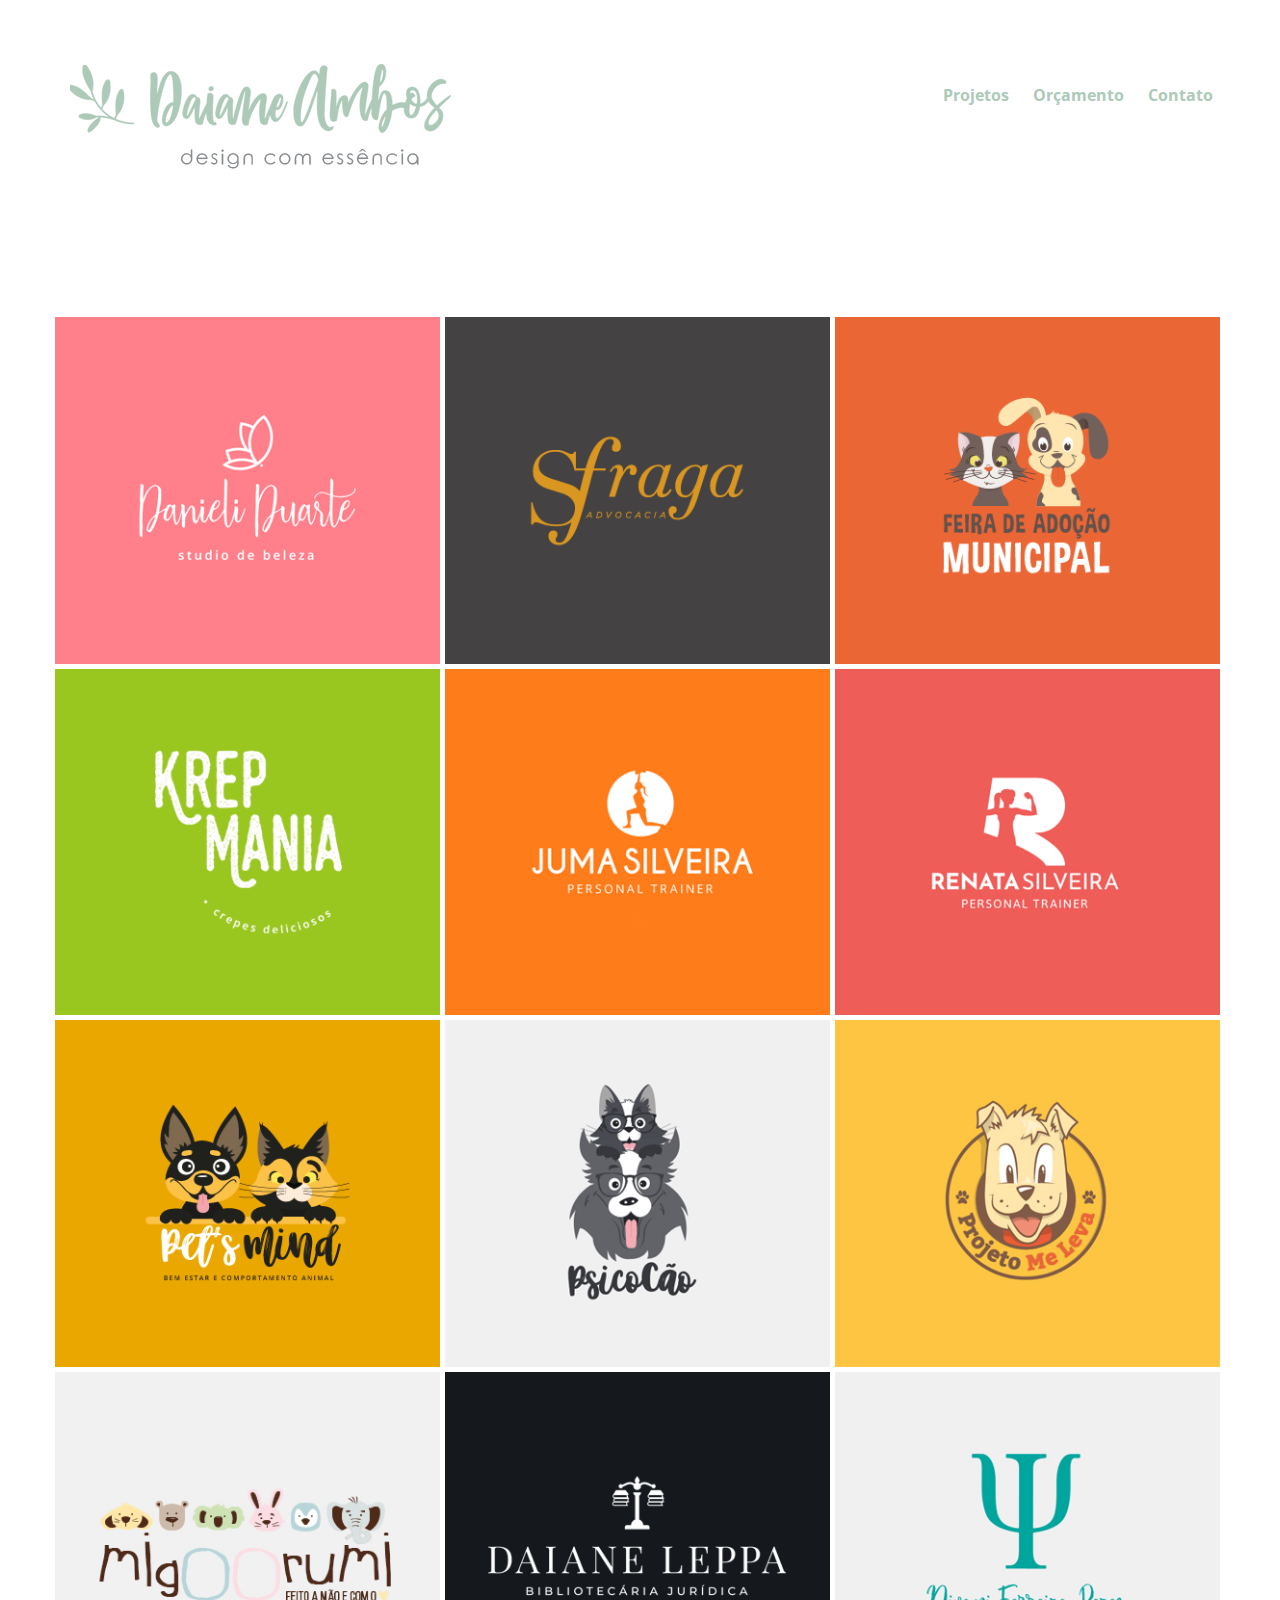
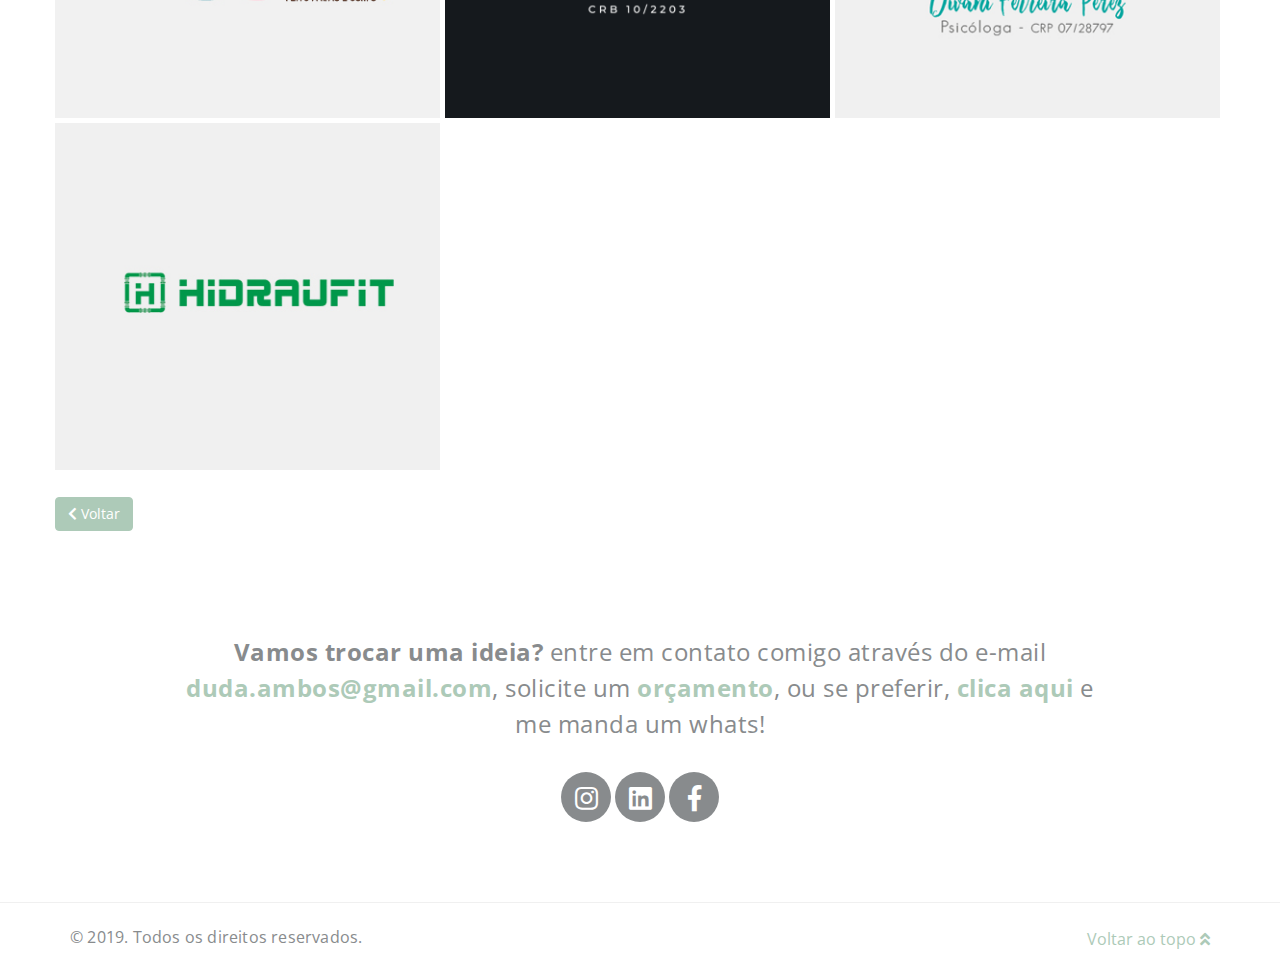
==== projetos.html @ 4177a45f "Add files via upload" ====
<!DOCTYPE html>
	<html lang="pt-br">
	<head>

		<title>Daiane Ambos - Design com essência</title>

		<meta charset="UTF-8">
		<meta http-equiv="X-UA-Compatible" content="IE=Edge">
		<meta name="viewport" content="width=device-width, initial-scale=1, maximum-scale=1">
		<meta name="author" content="Daiane Ambos">
		<meta name="description" content="Designer Gráfico e Web Designer. Desenvolvimento de sites, landing pages, identidade visual, logotipo, cartão de visita e personalização de redes sociais.">
		<meta name="keywords" content="Daiane Ambos, Designer Gráfico, Designer, Webdesigner, Web Designer, Logotipo, Cartão de Visita, Criação de Site, Designer Porto Alegre, Designer RS, Freelancer, Identidade Visual, Redes Sociais, landing page, sites resposivos">
		
		<!-- Open Graph -->
		<meta property="og:locale" content="pt_BR">
		<meta property="og:url" content="http://daianeambos.com.br">
		<meta property="og:type" content="webiste">
		<meta property="og:title" content="Daiane Ambos - Design com essência">
		<meta property="og:description" content="Designer Gráfico e Web Designer. Desenvolvimento de sites, landing pages, identidade visual, logotipo, cartão de visita e personalização de redes sociais">
		<meta property="og:image" content="http://daianeambos.github.io/assets/images/daiane-ambos.png">

		<!-- Stylesheet-->
		<link href="https://fonts.googleapis.com/css?family=Open+Sans" rel="stylesheet">
		<link rel="stylesheet" href="assets/css/bootstrap.min.css">
		<link rel="stylesheet" href="assets/css/fontawesome.css">
		<link rel="stylesheet" href="assets/css/style.css">
		<link rel="icon" href="favicon.png">

		<!-- Global site tag (gtag.js) - Google Analytics -->
		<script async src="https://www.googletagmanager.com/gtag/js?id=UA-138543879-1"></script>
		<script>
			window.dataLayer = window.dataLayer || [];
			function gtag(){dataLayer.push(arguments);}
			gtag('js', new Date());

			gtag('config', 'UA-138543879-1');
		</script>

	</head>
	<body>
		
		<!-- Toggle -->

		<div class="nav-toggle">
			<nav class="toggle">
				<ul>
					<li><a class="page-scroll" href="#projetos" title="Projetos">Projetos</a></li>
					<li><a href="https://forms.gle/7wqWENDt78UWeRDg9" title="Orçamento" target="_blank">Orçamento</a></li>
					<li><a class="page-scroll" href="#contato" title="Contato">Contato</a></li>
				</ul>
			</nav>
			<div class="toggle-open">
				<div class="icon"></div>
			</div>
		</div>


		<div class="wrapper" id="topo"> 

			<!-- Navigation -->

			<div id="header" class="navbar navbar-default navbar-static-top" role="navigation">
				<div class="container">				
					<div class="navbar-header">
						<button class="navbar-toggle" data-toggle="collapse" data-target=".navbar-collapse">
							<span class="icon icon-bar"></span>
							<span class="icon icon-bar"></span>
							<span class="icon icon-bar"></span>
						</button>
						<a href="index.html" class="navbar-brand"><img src="assets/images/logo.png" alt="Daiane Ambos | Design com essência" title="Daiane Ambos | Design com essência"></a>
					</div>		
					<div class="collapse navbar-collapse">
						<ul class="nav navbar-nav navbar-right">
							<li><a class="page-scroll" href="#projetos" title="Projetos">Projetos</a></li>
							<li><a href="https://forms.gle/7wqWENDt78UWeRDg9" title="Orçamento" target="_blank">Orçamento</a></li>
							<li><a class="page-scroll" href="#contato" title="Contato">Contato</a></li>						
						</ul>
					</div>				
				</div>
			</div>

			<!-- Home -->

			<section id="home">
				<div class="container">
					<div class="row">
						<div class="col-md-12 col-sm-12">                         
							<a href="index.html" title="Daiane Ambos - Design com essência" class="logo-mobile" title="Daiane Ambos - Design com essência"><img src="assets/images/logo-mobile.png" alt="Daiane Ambos - Design com essência"></a>
						</div>
					</div>
				</div>
			</section>   

			<!-- Projetos -->

			<section id="projetos">
				<div class="container">
					<div class="row">
						<div class="col-md-4 col-sm-4">
							<a href="projetos/danieli-duarte.html">
								<div class="projetos-thumb">
									<img src="assets/images/projetos/danieli-duarte.png" class="thumb-home img-responsive" alt="Danieli Duarte Studio de Beleza">
									<div class="projetos-overlay">
										<div class="projetos-item">
											<h3>Danieli Duarte Studio de Beleza</h3>
											<small>Design Gráfico</small>
										</div>
									</div>
								</div>
							</a>
						</div>
						<div class="col-md-4 col-sm-4">
							<a href="projetos/sfraga.html">
								<div class="projetos-thumb">
									<img src="assets/images/projetos/sfraga.png" class="thumb-home img-responsive" alt="SFraga Advocacia">
									<div class="projetos-overlay">
										<div class="projetos-item">
											<h3>SFraga Advocacia</h3>
											<small>Web Design</small>
										</div>
									</div>
								</div>
							</a>
						</div>	
						<div class="col-md-4 col-sm-4">
							<a href="projetos/feira-adocao-municipal.html">
								<div class="projetos-thumb">
									<img src="assets/images/projetos/feira-adocao.png" class="thumb-home img-responsive" alt="Feira de Adoção Municipal">
									<div class="projetos-overlay">
										<div class="projetos-item">
											<h3>Feira de Adoção Municipal</h3>
											<small>Design Gráfico</small>
										</div>
									</div>
								</div>
							</a>
						</div>		
					</div>					
					<div class="row">	
						<div class="col-md-4 col-sm-4">
							<a href="projetos/krep-mania.html">
								<div class="projetos-thumb">
									<img src="assets/images/projetos/krepmania.png" class="thumb-home img-responsive" alt="Krep Mania">
									<div class="projetos-overlay">
										<div class="projetos-item">
											<h3>Krep Mania</h3>
											<small>Identidade Visual, Design Gráfico</small>
										</div>
									</div>
								</div>
							</a>
						</div> 
						<div class="col-md-4 col-sm-4">
							<a href="projetos/juma-personal-trainer.html">
								<div class="projetos-thumb">
									<img src="assets/images/projetos/juma.png" class="thumb-home img-responsive" alt="Juma Silveira Personal Trainer">
									<div class="projetos-overlay">
										<div class="projetos-item">
											<h3>Juma Silveira Personal Trainer</h3>
											<small>Design Gráfico</small>
										</div>
									</div>
								</div>
							</a>
						</div>
						<div class="col-md-4 col-sm-4">
							<a href="projetos/renata-personal-trainer.html">
								<div class="projetos-thumb">
									<img src="assets/images/projetos/renata.png" class="thumb-home img-responsive" alt="Renata Silveira Personal Trainer">
									<div class="projetos-overlay">
										<div class="projetos-item">
											<h3>Renata Silveira Personal Trainer</h3>
											<small>Design Gráfico</small>
										</div>
									</div>
								</div>
							</a>
						</div> 		
					</div>																
					<div class="row">
						<div class="col-md-4 col-sm-4">
							<a href="projetos/petsmind.html">
								<div class="projetos-thumb">
									<img src="assets/images/projetos/petsmind.png" class="thumb-home img-responsive" alt="Pet's Mind">
									<div class="projetos-overlay">
										<div class="projetos-item">
											<h3>Pet's Mind</h3>
											<small>Design Gráfico</small>
										</div>
									</div>
								</div>
							</a>
						</div> 		
						<div class="col-md-4 col-sm-4">
							<a href="projetos/psicocao.html">
								<div class="projetos-thumb">
									<img src="assets/images/projetos/psicocao.png" class="thumb-home img-responsive" alt="Psicocão">
									<div class="projetos-overlay">
										<div class="projetos-item">
											<h3>Psicocão</h3>
											<small>Design Gráfico</small>
										</div>
									</div>
								</div>
							</a>
						</div> 	
						<div class="col-md-4 col-sm-4">
							<a href="projetos/projetomeleva.html">
								<div class="projetos-thumb">
									<img src="assets/images/projetos/projetomeleva.png" class="thumb-home img-responsive" alt="Pet's Mind">
									<div class="projetos-overlay">
										<div class="projetos-item">
											<h3>Projeto Me Leva? Adote um Amigo</h3>
											<small>Web Desgin</small>
										</div>
									</div>
								</div>
							</a>
						</div>												
					</div>										
					<div class="row">
						<div class="col-md-4 col-sm-4">
							<a href="projetos/migoorumi.html">
								<div class="projetos-thumb">
									<img src="assets/images/projetos/migoorumi.png" class="thumb-home img-responsive" alt="Migoorumi">
									<div class="projetos-overlay">
										<div class="projetos-item">
											<h3>Migoorumi</h3>
											<small>Design Gráfico</small>
										</div>
									</div>
								</div>
							</a>
						</div>
						<div class="col-md-4 col-sm-4">
							<a href="projetos/daiane-leppa.html">
								<div class="projetos-thumb">
									<img src="assets/images/projetos/daiane-leppa.png" class="thumb-home img-responsive" alt="Bibliotecária Jurídica Daiane Leppa">
									<div class="projetos-overlay">
										<div class="projetos-item">
											<h3>Bibliotecária Jurídica Daiane Leppa</h3>
											<small>Design Gráfico</small>
										</div>
									</div>
								</div>
							</a>
						</div>
						<div class="col-md-4 col-sm-4">
							<a href="pr	ojetos/divani-perez.html">
								<div class="projetos-thumb">
									<img src="assets/images/projetos/divani.png" class="thumb-home img-responsive" alt="Psicóloga Divani Perez">
									<div class="projetos-overlay">
										<div class="projetos-item">
											<h3>Psicóloga Divani Perez</h3>
											<small>Design Gráfico</small>
										</div>
									</div>
								</div>
							</a>
						</div>												
					</div>
					<div class="row">
						<div class="col-md-4 col-sm-4">
							<a href="projetos/hidraufit.html">
								<div class="projetos-thumb">
									<img src="assets/images/projetos/hidraufit.png" class="thumb-home img-responsive" alt="Hidraufit">
									<div class="projetos-overlay">
										<div class="projetos-item">
											<h3>Hidraufit</h3>
											<small>Design Gráfico | Web Design</small>
										</div>
									</div>
								</div>
							</a>
						</div>	
					</div>
					<br>                         
					<div class="row">
						<div class="col-md-12 col-sm-12">
							<a href="index.html" class="btn btn-primary"><i class="fas fa-chevron-left"></i> Voltar</a>
						</div>
					</div>  					
					<br>
				</div>
			</section>
		</section>

		<section id="contato">
			<div class="container text-center">
				<div class="row">
					<div class="col-md-offset-1 col-md-10 col-sm-12">
						<h3><strong>Vamos trocar uma ideia?</strong> entre em contato comigo através do e-mail <strong><a href="mailto:duda.ambos@gmail.com?Subject=Olá%20:)" title="duda.ambos@gmail.com" class="contato-mail spotlight">duda.ambos@gmail.com</a></strong>, solicite um <strong><a href="https://forms.gle/7wqWENDt78UWeRDg9" title="orçamento" target="_blank">orçamento</a></strong>, ou se preferir, <strong><a href="https://api.whatsapp.com/send?1=pt_BR&phone=5551981745331&text=Olá!%20Podemos%20conversar?" title="clica aqui e me manda um whats" class="spotlight">clica aqui</a></strong> e me manda um whats!</h3>
					</div>
					<div class="col-md-12 text-center">
						<ul class="social-buttons">
							<li>
								<a href="https://www.instagram.com/daianeambos/" title="Instagram" target="_blank">
									<i class="btn-social fab fa-instagram"></i>
								</a>
							</li>
							<li>
								<a href="https://br.linkedin.com/in/daiane-ambos" title="Linkedin" target="_blank">
									<i class="btn-social fab fa-linkedin"></i>
								</a>
							</li>
							<li>
								<a href="https://www.facebook.com/daianeambos" title="Facebook" target="_blank">
									<i class="btn-social fab fa-facebook-f"></i>
								</a>
							</li>
						</ul>
					</div>
				</div>
			</div>
		</section>

		<!-- Footer -->

		<footer>
			<div class="container">
				<div class="row">
					<div class="col-md-6 col-sm-6">
						<div class="footer-copyright">
							<p>© 2019. Todos os direitos reservados.</p>
						</div>                         
					</div>
					<div class="col-md-6 col-sm-6">
						<div class="footer-to-top">
							<a href="#topo" id="page-scroll-default" class="page-scroll page-scroll-status">Voltar ao topo <i class="fa fa-angle-double-up"></i></a>
						</div>
					</div>
				</div>
			</div>
		</footer>
	</div>

	<!-- Scripts -->

	<script src="assets/js/jquery.js"></script>
	<script src="assets/js/bootstrap.min.js"></script>
	<script src="assets/js/scripts.js"></script>	

</body>
</html>
---- assets/css/style.css ----
body {
	background: #ffffff;
	color: #888b8d;
	font-size: 16px;
	font-family: "Open Sans", sans-serif;
	font-style: normal;
	font-weight: normal;
	overflow-x: hidden;
}

/* heart beating icon */

@-webkit-keyframes smallToBig {
	from {-webkit-transform: scale(1);}
	to {-webkit-transform: scale(1.1);}
}
@-moz-keyframes smallToBig {
	from {-moz-transform: scale(1);}
	to {-moz-transform: scale(1.1);}
}
.heart {
	transition: all 0.4s linear;
	-webkit-transition: all 0.4s linear;
	-ms-transition: all 0.4s linear;
	-moz-transition: all 0.4s linear;
	animation: smallToBig 300ms alternate infinite ease;
}

/* General */

html{
	-webkit-font-smoothing: antialiased;
}

a {
	color: #ADCAB8;
	-webkit-transition: 0.5s;
	-o-transition: 0.5s;
	transition: 0.5s;
	text-decoration: none !important;
}

a:hover, a:active, a:focus {
	color: #888b8d;
	outline: none;
}

/* Typorgraphy */

h1,h2,h3,h4,h5,h6 {
	font-style: normal;
	font-weight: bold;
	letter-spacing: 0.5px;
}

h1 {
	color: #888b8d;
	font-size: 42px;
	padding-bottom: 30px;
	margin-bottom: 0px;
	margin-top: 0;
}

h2 {
	color: #888b8d;
	font-size: 30px;
	line-height: 46px;
	margin-top: 0;
}

h3, .subtitle {
	font-size: 24px;
	font-weight: normal;
	line-height: 1.5em;
}

h4 {
	font-size: 18px;
	font-weight: normal;
	letter-spacing: 2px;
}

p {
	font-size: 16px;
	line-height: 28px;
	letter-spacing: 0.2px;
	margin: 0 0 15px;
}

/*hr {
	border: none;
	width: 60px;	
	margin-top: 0;
	margin-bottom: 60px;
	background: url(../images/divider.png) no-repeat 0 0;
	height: 35px;
	}*/

	hr {

		width: 60px;	
		margin-bottom: 20px;
		border: 0;
		border-top: 1px solid #eee;
	}


	* {
		-webkit-box-sizing: border-box;
		-moz-box-sizing: border-box;
		box-sizing: border-box;
	}

	*:before,
	*:after {
		-webkit-box-sizing: border-box;
		-moz-box-sizing: border-box;
		box-sizing: border-box;
	}

	/* Logo */

	.logo-mobile {
		display: inline-block;
		margin-bottom: 40px;
	}

	/* Trabalhos */
	.work-icon {
		background-color: #ADCAB8;
		border-radius: 50%;
		-webkit-border-radius: 50%;
		-ms-border-radius: 50%;
		color: #888b8d;
		font-size: 30px;
		padding: 25px;
		margin: 20px 0;
	}

	/* Button */

	.btn-primary {
		background-color: #ADCAB8;
		border: 1px solid #ADCAB8;
	}


	.btn-primary.active.focus, 
	.btn-primary.active:focus, 
	.btn-primary.active:hover, 
	.btn-primary:active.focus, 
	.btn-primary:active:focus, 
	.btn-primary:active:hover, 
	.open>.dropdown-toggle.btn-primary.focus, 
	.open>.dropdown-toggle.btn-primary:focus, 
	.open>.dropdown-toggle.btn-primary:hover {
		color: #fff;
		background-color: #ADCAB8;
		border-color: #ADCAB8;
	}
	.btn-primary:hover,
	.btn-primary:active,
	.btn-primary:focus,
	.btn-primary:visited,
	.btn-primary.active,
	.btn-primary.focus,
	.btn-primary.active.focus,
	.btn-primary.active:hover {
		background-color: #ADCAB8;
		border: 1px solid #ADCAB8;
	}

	/* Toggle */

	.nav-open {
		overflow: hidden;
	}

	.wrapper {
		background-color: #fff;
		-webkit-transition-duration: 0.5s;
		transition-duration: 0.5s;
		-webkit-transition-timing-function: swing;
		transition-timing-function: swing;
		width: 100%;
		height: 100%;
		position: relative;
	}

	.wrapper.open {
		-webkit-transform: translateX(-250px) translateY(0);
		-ms-transform: translateX(-250px) translateY(0);
		transform: translateX(-250px) translateY(0);
		-webkit-box-shadow: 0 0 50px rgba(0, 0, 0, 0.2);
		box-shadow: 0 0 50px rgba(0, 0, 0, 0.2);
	}

	.toggle-open {
		background-clip: padding-box;
		-webkit-transition-duration: 0.5s;
		transition-duration: 0.5s;
		-webkit-transition-timing-function: swing;
		transition-timing-function: swing;
		width: 50px;
		height: 50px;
		position: fixed;
		top: 20px;
		right: 20px;
		z-index: 9;
	}

	.toggle-open:hover {
		cursor: pointer;
	}

	.toggle-open .icon {
		background-color: #ADCAB8;
		-webkit-transition-duration: 0.2s;
		transition-duration: 0.2s;
		position: absolute;
		width: 20px;
		height: 3px;
		top: 24px;
		left: 15px;
	}

	.toggle-open .icon:before,
	.toggle-open .icon:after {
		background-color: #ADCAB8;
		-webkit-transition-duration: 0.5s;
		transition-duration: 0.5s;
		position: absolute;
		content: "";
		width: 20px;
		height: 3px;
		left: 0px;
	}

	.toggle-open .icon:before {
		top: -7px;
	}

	.toggle-open .icon:after {
		top: 7px;
	}

	.toggle-open.open {
		-webkit-transform: translateX(-250px) translateY(0);
		-ms-transform: translateX(-250px) translateY(0);
		transform: translateX(-250px) translateY(0);
	}

	.toggle-open.open .icon {
		background-color: transparent;
	}

	.toggle-open.open .icon:before,
	.toggle-open.open .icon:after {
		top: 0;
	}

	.toggle-open.open .icon:before {
		-webkit-transform: rotate(-45deg);
		-ms-transform: rotate(-45deg);
		transform: rotate(-45deg);
	}

	.toggle-open.open .icon:after {
		-webkit-transform: rotate(45deg);
		-ms-transform: rotate(45deg);
		transform: rotate(45deg);
	}

	.toggle {
		background-color: #ADCAB8;
		width: 100%;
		height: 100%;
		position: fixed;
		left: 0;
		top: 0;
	}

	.toggle ul {
		float: right;
		width: 250px;
		margin-top: 50px;
		padding-left: 0;
	}

	.toggle ul li {
		color: #fff;
		-webkit-transition-duration: 0.25s;
		transition-duration: 0.25s;
		display: block;
		padding: 10px 40px;
		text-align: left;
	}

	.toggle ul li:hover {
		color: #fff;
		cursor: pointer;
	}

	.toggle ul li a {
		color: #fff;
		font-size: 16px;
		cursor: pointer;
	}

	.toggle ul:hover li {
		color: rgba(255, 255, 255, 0.5);
	}

	/* Navbar */

	.navbar {
		display: none;
		margin-bottom: 0;
	}

	.navbar-brand {
		margin-top: 10px;
	}

	.navbar-brand img {
		width: 382px;
		height: 131px;
	}


	.navbar-default {
		background: transparent;
		border: none;
		padding: 0;
	}

	.navbar-default .navbar-collapse, 
	.navbar-default .navbar-form {
		border-color: transparent;
	}

	.navbar-default .navbar-brand {
		height: auto;
		padding-top: 40px;
	}

	.navbar-nav {
		margin-top: 70px;
	}

	.navbar-nav .divider {
		width: 1px;
		height: 15px;
		padding: 0;
		margin: 1.1em .5em;
		background: #888b8d;
		float: left;
		overflow: hidden;
	}

	.navbar-default .navbar-nav li a {
		color: #ADCAB8;
		font-size: 16px;
		font-weight: bold;
		padding-right: 12px;
		padding-left: 12px;      
		transition: all 0.4s ease-in-out;
		-webkit-transition: all 0.4s ease-in-out;

	}

	.navbar-default .navbar-nav > li a:hover {
		color: #888b8d !important;
	}

	.navbar-default .navbar-nav > li > a:hover,
	.navbar-default .navbar-nav > li > a:focus,
	.navbar-default .navbar-nav li a:hover,
	.navbar-default .navbar-nav .active > a,
	.navbar-default .navbar-nav > .active > a,
	.navbar-default .navbar-nav > .active > a:hover,
	.navbar-default .navbar-nav > .active > a:focus {
		color: #ADCAB8;
		background-color: transparent;    
	}

	.navbar-default .navbar-toggle {
		border: none;
		padding-top: 10px;
	}

	.navbar-default .navbar-toggle .icon-bar {
		background: #bdc3c7;
		border-color: transparent;
	}

	.navbar-default .navbar-toggle:hover,
	.navbar-default .navbar-toggle:focus { 
		background-color: transparent;
	}

	/* Home */

	#home
	/*#content*/ {
		background-size: cover;
		background-position: center center;
		display: -webkit-box;
		display: -webkit-flex;
		display: -ms-flexbox;
		display: flex;
		-webkit-box-align: center;
		-webkit-align-items: center;
		-ms-flex-align: center;
		align-items: center;
		text-align: center;
		padding-top: 80px;
	}

	#home .heart {
		color: #ADCAB8;
		font-size: 21px;
	}

	#content {
		padding-bottom: 40px;
	}

	/* projetos */

	#projetos {
		margin-top: 60px;
		margin-bottom: 60px;
	}

	#projetos [class*="col-"] {
		padding-right: 5px !important;
		padding-left: 0 !important;
	}

	#projetos h3 {
		font-weight: bold;
		line-height: 1.2em;
	}

	#projetos small {
		color: #f0f0f0;
		font-size: 10px;
		font-weight: bold;
		letter-spacing: 1px;
		text-transform: uppercase;
	}

	#projetos .projetos-thumb {
		position: relative;
		padding: 0;
		margin-bottom: 5px;
	}

	#projetos .projetos-thumb.thumb-intern {
		margin-top: 0;
	}

	#projetos .projetos-thumb .thumb-home {
		display: block;
		position: relative;
		margin: 0 auto;
	}

	#projetos .projetos-thumb .projetos-overlay {
		position: absolute;
		background: #ADCAB8;
		color: #fff;
		top: 0;
		left: 0;
		right: 0;
		bottom: 0;
		max-width: 400px;
		height: 100%;
		text-align: center;
		vertical-align: top;
		opacity: 0;
		-webkit-transition: all 0.4s ease-in-out;
		-ms-transition: all 0.4s ease-in-out;
		transition: all 0.4s ease-in-out;
		margin: 0 auto;
	}

	#projetos .projetos-item {
		position: absolute;
		top:50%;
		left: 50%;
		-webkit-transform:translate(-50%,-50%);
		-ms-transform:translate(-50%,-50%);
		transform:translate(-50%,-50%);
	}

	#projetos .projetos-thumb:hover .projetos-overlay {
		opacity: 0.9;
	}

	/* Sobre */

	#sobre {
		background-color: #888b8d;
		color: #fff;
		padding: 60px 0;
	}

	#sobre h2 {
		color: #fff;
	}

	#sobre .spotlight {
		color: #ADCAB8;
		font-size: 36px;
	}

	#sobre hr {
		background: url(../images/divider-sobre.png) no-repeat 0 0;
		text-align: left;
	}

	/* Contato */
	#contato {
		margin-top: 60px;
		margin-bottom: 60px;  
	}

	/* Social buttons */

	.social-buttons {
		margin: 20px 0;
		padding: 0;
	}

	.social-buttons li {
		display: inline-block;
		list-style: none;
	}

	.social-buttons li .btn-social {
		background: #888b8d;
		color: #fff;
	}
	.social-buttons li .btn-social:hover {
		background: #ADCAB8;
	}

	.social-buttons li .btn-social {
		border-radius: 50%;
		background-clip: padding-box;
		display: block;
		font-size: 26px;
		padding: .5em 0;
		width: 50px;
		height: 50px;
	}

	.social-buttons li .btn-social {
		transition: all 0.5s ease;
		-webkit-transition: all 0.5s ease;
		-ms-transition: all 0.5s ease;
		-moz-transition: all 0.5s ease;
	}
	.social-buttons li .btn-social:hover {
		transform: rotate(360deg);
		-webkit-transform: rotate(360deg)
		-ms-transform: rotate(360deg)
		-moz-transform: rotate(360deg)
	}

	/* Footer */

	footer {
		border-top: 1px solid #f0f0f0;
		padding: 20px 0px 10px 0;
		position: relative;
	}

	footer hr {
		border-color: #ffffff;
		margin-top: 42px;
		margin-bottom: 22px;
	}

	footer .footer-copyright
	footer .footer-to-top {
		padding-top: 14px;
	}

	footer .footer-to-top {
		text-align: right;
	}

	footer .footer-to-top a {
		display: inline-block;
		padding-top: 5px;
	}


	/* Media Queries */

	@media only screen and (min-width: 768px) {
		#home{
			padding-top: 60px;
		}

		.projetos-info {
			margin-top: 0 !important;
		}

		.navbar {
			display: block;
		}
		.logo-mobile,
		.nav-toggle {
			display: none;
		}
		.modal-dialog {
			width: 700px;
		}
	}
	@media only screen and (min-width: 992px) {
		.navbar-brand img {
			width: 100%;
			height: auto;
		}
		#sobre .sobre-image {
			margin-top: -20px;
		}	
	}
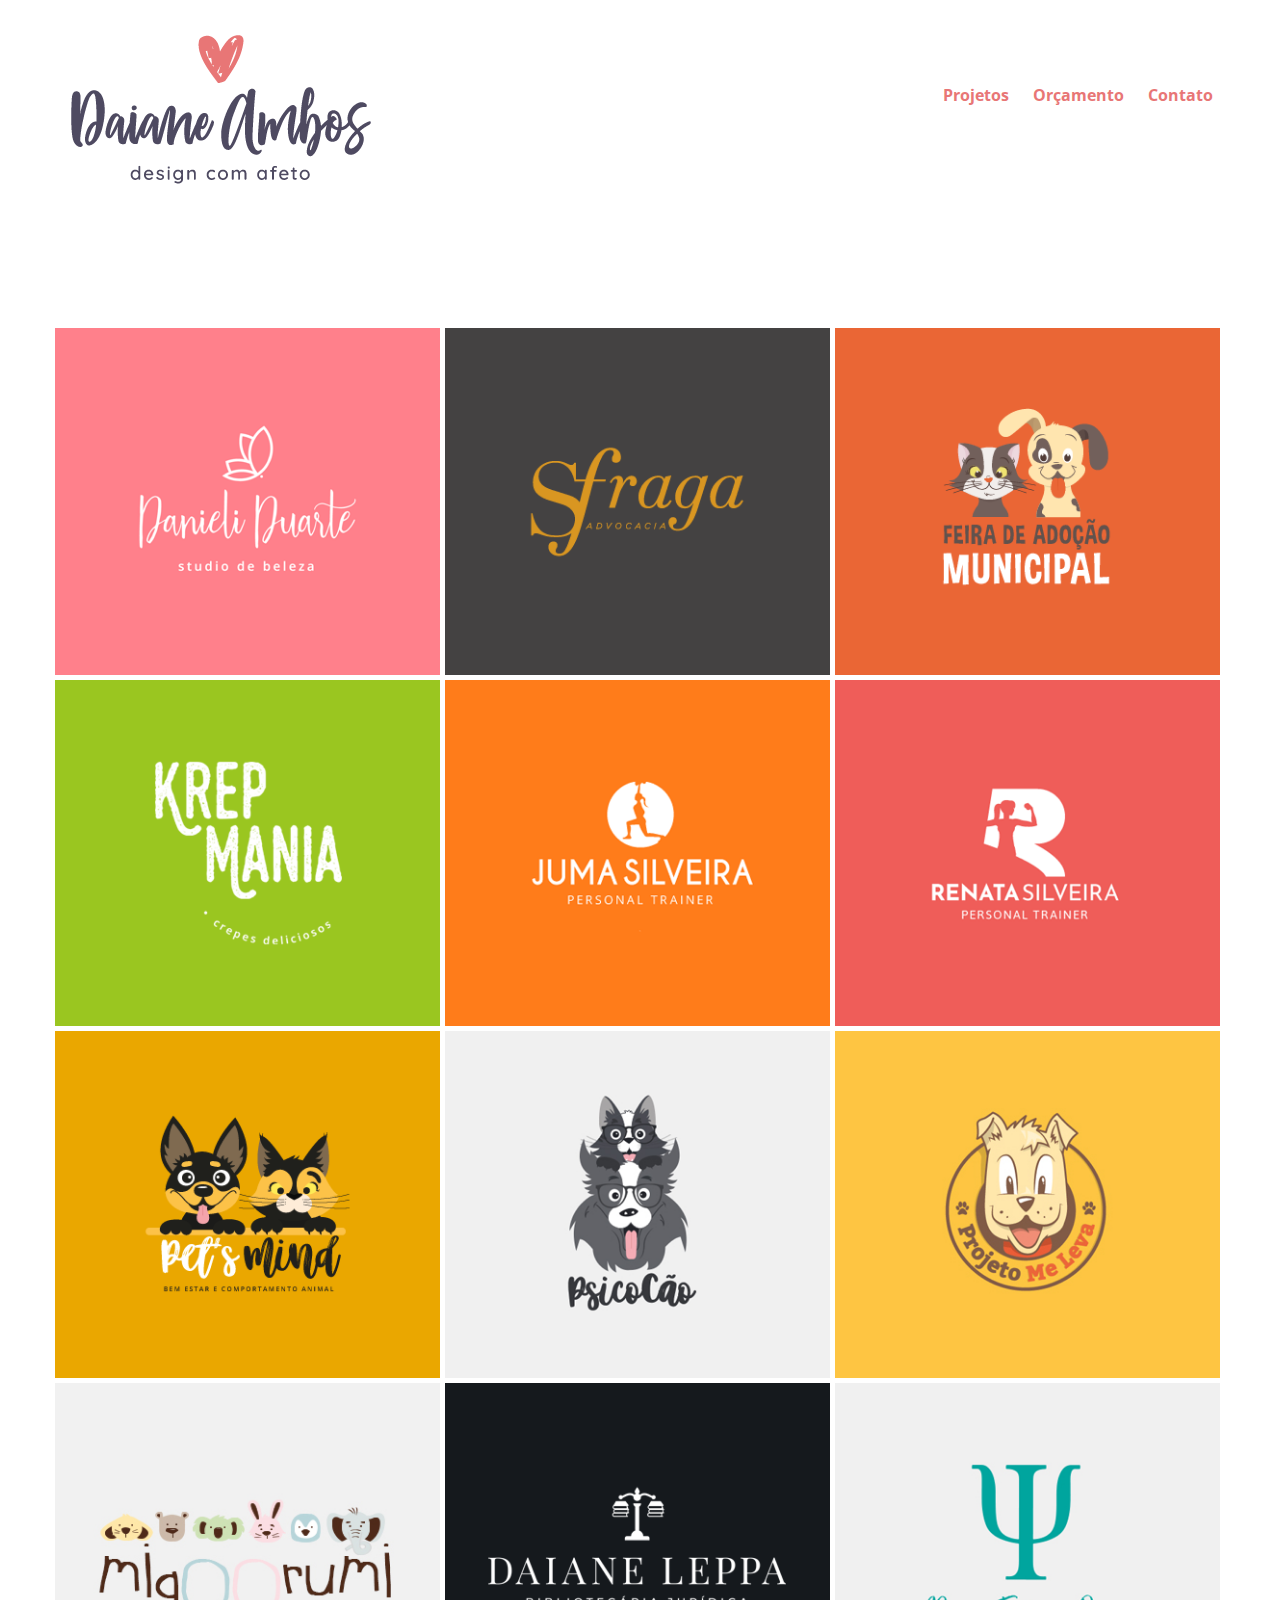
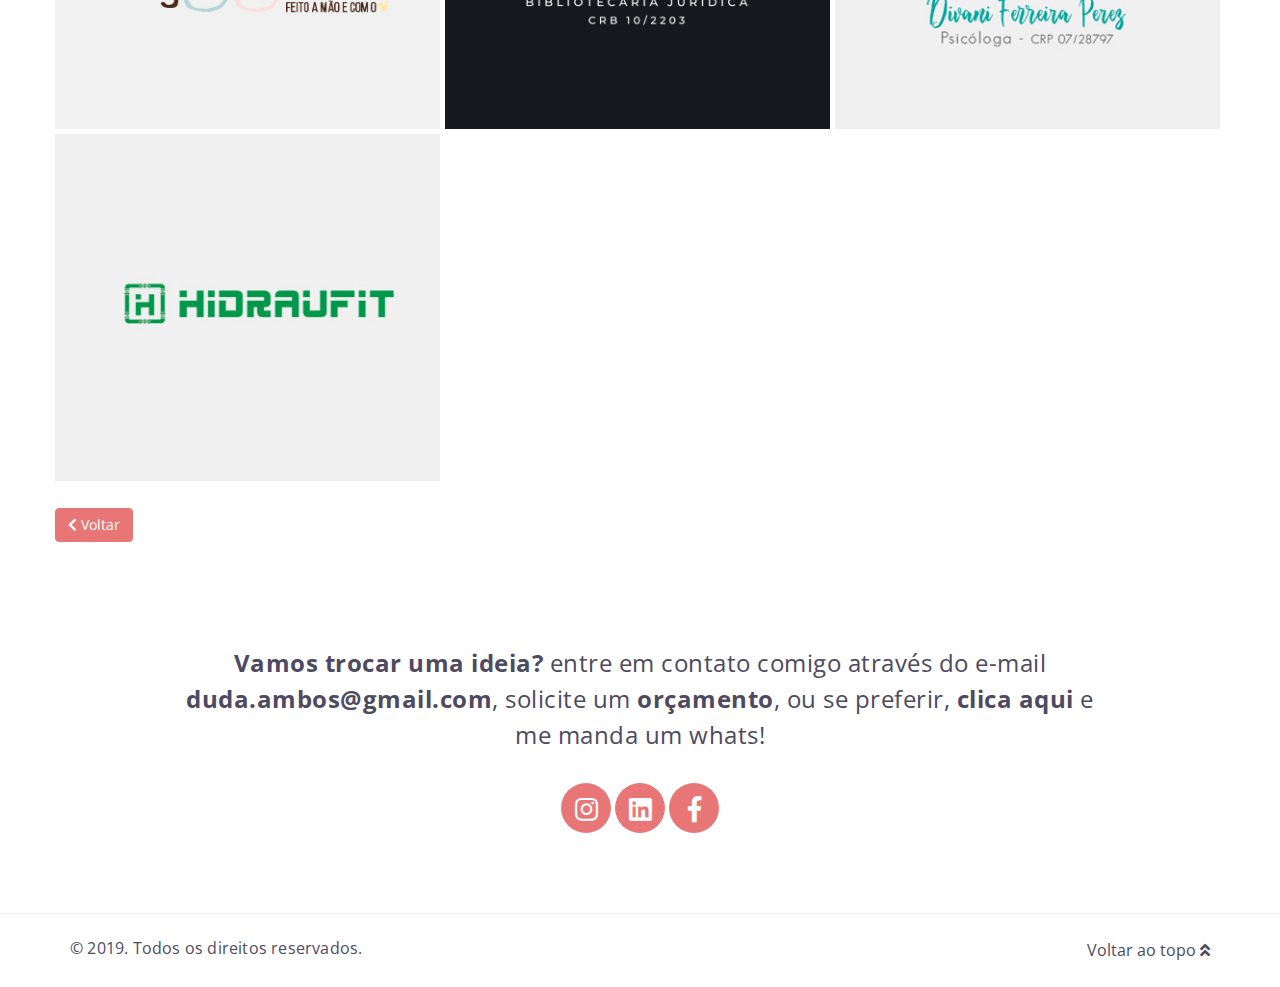
==== commit 5c36abb9: "atualizando titulos" ====
--- a/projetos.html
+++ b/projetos.html
@@ -3,29 +3,25 @@
 	<head>
 
 		<title>Daiane Ambos - Design com essência</title>
-
 		<meta charset="UTF-8">
 		<meta http-equiv="X-UA-Compatible" content="IE=Edge">
 		<meta name="viewport" content="width=device-width, initial-scale=1, maximum-scale=1">
 		<meta name="author" content="Daiane Ambos">
 		<meta name="description" content="Designer Gráfico e Web Designer. Desenvolvimento de sites, landing pages, identidade visual, logotipo, cartão de visita e personalização de redes sociais.">
 		<meta name="keywords" content="Daiane Ambos, Designer Gráfico, Designer, Webdesigner, Web Designer, Logotipo, Cartão de Visita, Criação de Site, Designer Porto Alegre, Designer RS, Freelancer, Identidade Visual, Redes Sociais, landing page, sites resposivos">
-		
 		<!-- Open Graph -->
 		<meta property="og:locale" content="pt_BR">
-		<meta property="og:url" content="http://daianeambos.com.br">
+		<meta property="og:url" content="http://daianeambos.github.io">
 		<meta property="og:type" content="webiste">
 		<meta property="og:title" content="Daiane Ambos - Design com essência">
 		<meta property="og:description" content="Designer Gráfico e Web Designer. Desenvolvimento de sites, landing pages, identidade visual, logotipo, cartão de visita e personalização de redes sociais">
 		<meta property="og:image" content="http://daianeambos.github.io/assets/images/daiane-ambos.png">
-
 		<!-- Stylesheet-->
 		<link href="https://fonts.googleapis.com/css?family=Open+Sans" rel="stylesheet">
 		<link rel="stylesheet" href="assets/css/bootstrap.min.css">
 		<link rel="stylesheet" href="assets/css/fontawesome.css">
 		<link rel="stylesheet" href="assets/css/style.css">
 		<link rel="icon" href="favicon.png">
-
 		<!-- Global site tag (gtag.js) - Google Analytics -->
 		<script async src="https://www.googletagmanager.com/gtag/js?id=UA-138543879-1"></script>
 		<script>
@@ -35,17 +31,14 @@
 
 			gtag('config', 'UA-138543879-1');
 		</script>
-
 	</head>
 	<body>
-		
 		<!-- Toggle -->
-
 		<div class="nav-toggle">
 			<nav class="toggle">
 				<ul>
 					<li><a class="page-scroll" href="#projetos" title="Projetos">Projetos</a></li>
-					<li><a href="https://forms.gle/7wqWENDt78UWeRDg9" title="Orçamento" target="_blank">Orçamento</a></li>
+					<li><a href="https://forms.gle/msjVdm7cSQepqKCdA" title="Orçamento" target="_blank">Orçamento</a></li>
 					<li><a class="page-scroll" href="#contato" title="Contato">Contato</a></li>
 				</ul>
 			</nav>
@@ -53,12 +46,8 @@
 				<div class="icon"></div>
 			</div>
 		</div>
-
-
 		<div class="wrapper" id="topo"> 
-
 			<!-- Navigation -->
-
 			<div id="header" class="navbar navbar-default navbar-static-top" role="navigation">
 				<div class="container">				
 					<div class="navbar-header">
@@ -72,15 +61,13 @@
 					<div class="collapse navbar-collapse">
 						<ul class="nav navbar-nav navbar-right">
 							<li><a class="page-scroll" href="#projetos" title="Projetos">Projetos</a></li>
-							<li><a href="https://forms.gle/7wqWENDt78UWeRDg9" title="Orçamento" target="_blank">Orçamento</a></li>
+							<li><a href="https://forms.gle/msjVdm7cSQepqKCdA" title="Orçamento" target="_blank">Orçamento</a></li>
 							<li><a class="page-scroll" href="#contato" title="Contato">Contato</a></li>						
 						</ul>
 					</div>				
 				</div>
 			</div>
-
 			<!-- Home -->
-
 			<section id="home">
 				<div class="container">
 					<div class="row">
@@ -90,9 +77,7 @@
 					</div>
 				</div>
 			</section>   
-
 			<!-- Projetos -->
-
 			<section id="projetos">
 				<div class="container">
 					<div class="row">
@@ -284,7 +269,6 @@
 				</div>
 			</section>
 		</section>
-
 		<section id="contato">
 			<div class="container text-center">
 				<div class="row">
@@ -313,9 +297,7 @@
 				</div>
 			</div>
 		</section>
-
 		<!-- Footer -->
-
 		<footer>
 			<div class="container">
 				<div class="row">
@@ -333,12 +315,9 @@
 			</div>
 		</footer>
 	</div>
-
 	<!-- Scripts -->
-
 	<script src="assets/js/jquery.js"></script>
 	<script src="assets/js/bootstrap.min.js"></script>
 	<script src="assets/js/scripts.js"></script>	
-
 </body>
 </html>
--- a/assets/css/style.css
+++ b/assets/css/style.css
@@ -1,6 +1,6 @@
 body {
 	background: #ffffff;
-	color: #888b8d;
+	color: #4E4A61;
 	font-size: 16px;
 	font-family: "Open Sans", sans-serif;
 	font-style: normal;
@@ -33,7 +33,7 @@
 }
 
 a {
-	color: #ADCAB8;
+	color: #4E4A61;
 	-webkit-transition: 0.5s;
 	-o-transition: 0.5s;
 	transition: 0.5s;
@@ -41,7 +41,7 @@
 }
 
 a:hover, a:active, a:focus {
-	color: #888b8d;
+	color: #E87676;
 	outline: none;
 }
 
@@ -54,7 +54,7 @@
 }
 
 h1 {
-	color: #888b8d;
+	color: #4E4A61;
 	font-size: 42px;
 	padding-bottom: 30px;
 	margin-bottom: 0px;
@@ -87,546 +87,515 @@
 	margin: 0 0 15px;
 }
 
-/*hr {
+hr {
+
+	width: 60px;	
+	margin-bottom: 20px;
+	border: 0;
+	border-top: 1px solid #eee;
+}
+
+
+* {
+	-webkit-box-sizing: border-box;
+	-moz-box-sizing: border-box;
+	box-sizing: border-box;
+}
+
+*:before,
+*:after {
+	-webkit-box-sizing: border-box;
+	-moz-box-sizing: border-box;
+	box-sizing: border-box;
+}
+
+/* Logo */
+
+.logo-mobile {
+	display: inline-block;
+	margin-bottom: 40px;
+}
+
+/* Trabalhos */
+.work-icon {
+	background-color: #4E4A61;
+	border-radius: 50%;
+	-webkit-border-radius: 50%;
+	-ms-border-radius: 50%;
+	color: #888b8d;
+	font-size: 30px;
+	padding: 25px;
+	margin: 20px 0;
+}
+
+/* Button */
+
+.btn-primary {
+	background-color: #E87676;
+	border: 1px solid #E87676;
+}
+
+
+.btn-primary.active.focus, 
+.btn-primary.active:focus, 
+.btn-primary.active:hover, 
+.btn-primary:active.focus, 
+.btn-primary:active:focus, 
+.btn-primary:active:hover, 
+.open>.dropdown-toggle.btn-primary.focus, 
+.open>.dropdown-toggle.btn-primary:focus, 
+.open>.dropdown-toggle.btn-primary:hover {
+	color: #fff;
+	background-color: #4E4A61;
+	border-color: #4E4A61;
+}
+.btn-primary:hover,
+.btn-primary:active,
+.btn-primary:focus,
+.btn-primary:visited,
+.btn-primary.active,
+.btn-primary.focus,
+.btn-primary.active.focus,
+.btn-primary.active:hover {
+	background-color: #4E4A61;
+	border: 1px solid #4E4A61;
+}
+
+/* Toggle */
+
+.nav-open {
+	overflow: hidden;
+}
+
+.wrapper {
+	background-color: #fff;
+	-webkit-transition-duration: 0.5s;
+	transition-duration: 0.5s;
+	-webkit-transition-timing-function: swing;
+	transition-timing-function: swing;
+	width: 100%;
+	height: 100%;
+	position: relative;
+}
+
+.wrapper.open {
+	-webkit-transform: translateX(-250px) translateY(0);
+	-ms-transform: translateX(-250px) translateY(0);
+	transform: translateX(-250px) translateY(0);
+	-webkit-box-shadow: 0 0 50px rgba(0, 0, 0, 0.2);
+	box-shadow: 0 0 50px rgba(0, 0, 0, 0.2);
+}
+
+.toggle-open {
+	background-clip: padding-box;
+	-webkit-transition-duration: 0.5s;
+	transition-duration: 0.5s;
+	-webkit-transition-timing-function: swing;
+	transition-timing-function: swing;
+	width: 50px;
+	height: 50px;
+	position: fixed;
+	top: 20px;
+	right: 20px;
+	z-index: 9;
+}
+
+.toggle-open:hover {
+	cursor: pointer;
+}
+
+.toggle-open .icon {
+	background-color: #4E4A61;
+	-webkit-transition-duration: 0.2s;
+	transition-duration: 0.2s;
+	position: absolute;
+	width: 20px;
+	height: 3px;
+	top: 24px;
+	left: 15px;
+}
+
+.toggle-open .icon:before,
+.toggle-open .icon:after {
+	background-color: #4E4A61;
+	-webkit-transition-duration: 0.5s;
+	transition-duration: 0.5s;
+	position: absolute;
+	content: "";
+	width: 20px;
+	height: 3px;
+	left: 0px;
+}
+
+.toggle-open .icon:before {
+	top: -7px;
+}
+
+.toggle-open .icon:after {
+	top: 7px;
+}
+
+.toggle-open.open {
+	-webkit-transform: translateX(-250px) translateY(0);
+	-ms-transform: translateX(-250px) translateY(0);
+	transform: translateX(-250px) translateY(0);
+}
+
+.toggle-open.open .icon {
+	background-color: transparent;
+}
+
+.toggle-open.open .icon:before,
+.toggle-open.open .icon:after {
+	top: 0;
+}
+
+.toggle-open.open .icon:before {
+	-webkit-transform: rotate(-45deg);
+	-ms-transform: rotate(-45deg);
+	transform: rotate(-45deg);
+}
+
+.toggle-open.open .icon:after {
+	-webkit-transform: rotate(45deg);
+	-ms-transform: rotate(45deg);
+	transform: rotate(45deg);
+}
+
+.toggle {
+	background-color: #4E4A61;
+	width: 100%;
+	height: 100%;
+	position: fixed;
+	left: 0;
+	top: 0;
+}
+
+.toggle ul {
+	float: right;
+	width: 250px;
+	margin-top: 50px;
+	padding-left: 0;
+}
+
+.toggle ul li {
+	color: #fff;
+	-webkit-transition-duration: 0.25s;
+	transition-duration: 0.25s;
+	display: block;
+	padding: 10px 40px;
+	text-align: left;
+}
+
+.toggle ul li:hover {
+	color: #fff;
+	cursor: pointer;
+}
+
+.toggle ul li a {
+	color: #fff;
+	font-size: 16px;
+	cursor: pointer;
+}
+
+.toggle ul:hover li {
+	color: rgba(255, 255, 255, 0.5);
+}
+
+/* Navbar */
+
+.navbar {
+	display: none;
+	margin-bottom: 0;
+}
+
+.navbar-brand {
+	margin-top: 10px;
+}
+
+.navbar-brand img {
+	width: 382px;
+	height: 131px;
+}
+
+
+.navbar-default {
+	background: transparent;
 	border: none;
-	width: 60px;	
+	padding: 0;
+}
+
+.navbar-default .navbar-collapse, 
+.navbar-default .navbar-form {
+	border-color: transparent;
+}
+
+.navbar-default .navbar-brand {
+	height: auto;
+	padding-top: 20px;
+}
+
+.navbar-nav {
+	margin-top: 70px;
+}
+
+.navbar-nav .divider {
+	width: 1px;
+	height: 15px;
+	padding: 0;
+	margin: 1.1em .5em;
+	background: #888b8d;
+	float: left;
+	overflow: hidden;
+}
+
+.navbar-default .navbar-nav li a {
+	color: #E87676;
+	font-size: 16px;
+	font-weight: bold;
+	padding-right: 12px;
+	padding-left: 12px;      
+	transition: all 0.4s ease-in-out;
+	-webkit-transition: all 0.4s ease-in-out;
+
+}
+
+.navbar-default .navbar-nav > li a:hover {
+	color: #888b8d !important;
+}
+
+.navbar-default .navbar-nav > li > a:hover,
+.navbar-default .navbar-nav > li > a:focus,
+.navbar-default .navbar-nav li a:hover,
+.navbar-default .navbar-nav .active > a,
+.navbar-default .navbar-nav > .active > a,
+.navbar-default .navbar-nav > .active > a:hover,
+.navbar-default .navbar-nav > .active > a:focus {
+	color: #4E4A61;
+	background-color: transparent;    
+}
+
+.navbar-default .navbar-toggle {
+	border: none;
+	padding-top: 10px;
+}
+
+.navbar-default .navbar-toggle .icon-bar {
+	background: #bdc3c7;
+	border-color: transparent;
+}
+
+.navbar-default .navbar-toggle:hover,
+.navbar-default .navbar-toggle:focus { 
+	background-color: transparent;
+}
+
+/* Home */
+
+#home
+/*#content*/ {
+	background-size: cover;
+	background-position: center center;
+	display: -webkit-box;
+	display: -webkit-flex;
+	display: -ms-flexbox;
+	display: flex;
+	-webkit-box-align: center;
+	-webkit-align-items: center;
+	-ms-flex-align: center;
+	align-items: center;
+	text-align: center;
+	padding-top: 80px;
+}
+
+#home .heart {
+	color: #4E4A61;
+	font-size: 21px;
+}
+
+#content {
+	padding-bottom: 40px;
+}
+
+/* projetos */
+
+#projetos {
+	margin-top: 60px;
+	margin-bottom: 60px;
+}
+
+#projetos [class*="col-"] {
+	padding-right: 5px !important;
+	padding-left: 0 !important;
+}
+
+#projetos h3 {
+	font-weight: bold;
+	line-height: 1.2em;
+}
+
+#projetos small {
+	color: #f0f0f0;
+	font-size: 10px;
+	font-weight: bold;
+	letter-spacing: 1px;
+	text-transform: uppercase;
+}
+
+#projetos .projetos-thumb {
+	position: relative;
+	padding: 0;
+	margin-bottom: 5px;
+}
+
+#projetos .projetos-thumb.thumb-intern {
 	margin-top: 0;
-	margin-bottom: 60px;
-	background: url(../images/divider.png) no-repeat 0 0;
-	height: 35px;
-	}*/
-
-	hr {
-
-		width: 60px;	
-		margin-bottom: 20px;
-		border: 0;
-		border-top: 1px solid #eee;
+}
+
+#projetos .projetos-thumb .thumb-home {
+	display: block;
+	position: relative;
+	margin: 0 auto;
+}
+
+#projetos .projetos-thumb .projetos-overlay {
+	position: absolute;
+	background: #4E4A61;
+	color: #fff;
+	top: 0;
+	left: 0;
+	right: 0;
+	bottom: 0;
+	max-width: 400px;
+	height: 100%;
+	text-align: center;
+	vertical-align: top;
+	opacity: 0;
+	-webkit-transition: all 0.4s ease-in-out;
+	-ms-transition: all 0.4s ease-in-out;
+	transition: all 0.4s ease-in-out;
+	margin: 0 auto;
+}
+
+#projetos .projetos-item {
+	position: absolute;
+	top:50%;
+	left: 50%;
+	-webkit-transform:translate(-50%,-50%);
+	-ms-transform:translate(-50%,-50%);
+	transform:translate(-50%,-50%);
+}
+
+#projetos .projetos-thumb:hover .projetos-overlay {
+	opacity: 0.9;
+}
+
+/* Contato */
+#contato {
+	margin-top: 60px;
+	margin-bottom: 60px;  
+}
+
+/* Social buttons */
+
+.social-buttons {
+	margin: 20px 0;
+	padding: 0;
+}
+
+.social-buttons li {
+	display: inline-block;
+	list-style: none;
+}
+
+.social-buttons li .btn-social {
+	background: #E87676;
+	color: #fff;
+}
+.social-buttons li .btn-social:hover {
+	background: #4E4A61;
+}
+
+.social-buttons li .btn-social {
+	border-radius: 50%;
+	background-clip: padding-box;
+	display: block;
+	font-size: 26px;
+	padding: .5em 0;
+	width: 50px;
+	height: 50px;
+}
+
+.social-buttons li .btn-social {
+	transition: all 0.5s ease;
+	-webkit-transition: all 0.5s ease;
+	-ms-transition: all 0.5s ease;
+	-moz-transition: all 0.5s ease;
+}
+.social-buttons li .btn-social:hover {
+	transform: rotate(360deg);
+	-webkit-transform: rotate(360deg)
+	-ms-transform: rotate(360deg)
+	-moz-transform: rotate(360deg)
+}
+
+/* Footer */
+
+footer {
+	border-top: 1px solid #f0f0f0;
+	padding: 20px 0px 10px 0;
+	position: relative;
+}
+
+footer hr {
+	border-color: #ffffff;
+	margin-top: 42px;
+	margin-bottom: 22px;
+}
+
+footer .footer-copyright
+footer .footer-to-top {
+	padding-top: 14px;
+}
+
+footer .footer-to-top {
+	text-align: right;
+}
+
+footer .footer-to-top a {
+	display: inline-block;
+	padding-top: 5px;
+}
+
+
+/* Media Queries */
+
+@media only screen and (min-width: 768px) {
+	#home{
+		padding-top: 60px;
 	}
 
-
-	* {
-		-webkit-box-sizing: border-box;
-		-moz-box-sizing: border-box;
-		box-sizing: border-box;
+	.projetos-info {
+		margin-top: 0 !important;
 	}
 
-	*:before,
-	*:after {
-		-webkit-box-sizing: border-box;
-		-moz-box-sizing: border-box;
-		box-sizing: border-box;
+	.navbar {
+		display: block;
 	}
-
-	/* Logo */
-
-	.logo-mobile {
-		display: inline-block;
-		margin-bottom: 40px;
+	.logo-mobile,
+	.nav-toggle {
+		display: none;
 	}
-
-	/* Trabalhos */
-	.work-icon {
-		background-color: #ADCAB8;
-		border-radius: 50%;
-		-webkit-border-radius: 50%;
-		-ms-border-radius: 50%;
-		color: #888b8d;
-		font-size: 30px;
-		padding: 25px;
-		margin: 20px 0;
+	.modal-dialog {
+		width: 700px;
 	}
-
-	/* Button */
-
-	.btn-primary {
-		background-color: #ADCAB8;
-		border: 1px solid #ADCAB8;
+}
+@media only screen and (min-width: 992px) {
+	.navbar-brand img {
+		width: 100%;
+		height: auto;
 	}
-
-
-	.btn-primary.active.focus, 
-	.btn-primary.active:focus, 
-	.btn-primary.active:hover, 
-	.btn-primary:active.focus, 
-	.btn-primary:active:focus, 
-	.btn-primary:active:hover, 
-	.open>.dropdown-toggle.btn-primary.focus, 
-	.open>.dropdown-toggle.btn-primary:focus, 
-	.open>.dropdown-toggle.btn-primary:hover {
-		color: #fff;
-		background-color: #ADCAB8;
-		border-color: #ADCAB8;
-	}
-	.btn-primary:hover,
-	.btn-primary:active,
-	.btn-primary:focus,
-	.btn-primary:visited,
-	.btn-primary.active,
-	.btn-primary.focus,
-	.btn-primary.active.focus,
-	.btn-primary.active:hover {
-		background-color: #ADCAB8;
-		border: 1px solid #ADCAB8;
-	}
-
-	/* Toggle */
-
-	.nav-open {
-		overflow: hidden;
-	}
-
-	.wrapper {
-		background-color: #fff;
-		-webkit-transition-duration: 0.5s;
-		transition-duration: 0.5s;
-		-webkit-transition-timing-function: swing;
-		transition-timing-function: swing;
-		width: 100%;
-		height: 100%;
-		position: relative;
-	}
-
-	.wrapper.open {
-		-webkit-transform: translateX(-250px) translateY(0);
-		-ms-transform: translateX(-250px) translateY(0);
-		transform: translateX(-250px) translateY(0);
-		-webkit-box-shadow: 0 0 50px rgba(0, 0, 0, 0.2);
-		box-shadow: 0 0 50px rgba(0, 0, 0, 0.2);
-	}
-
-	.toggle-open {
-		background-clip: padding-box;
-		-webkit-transition-duration: 0.5s;
-		transition-duration: 0.5s;
-		-webkit-transition-timing-function: swing;
-		transition-timing-function: swing;
-		width: 50px;
-		height: 50px;
-		position: fixed;
-		top: 20px;
-		right: 20px;
-		z-index: 9;
-	}
-
-	.toggle-open:hover {
-		cursor: pointer;
-	}
-
-	.toggle-open .icon {
-		background-color: #ADCAB8;
-		-webkit-transition-duration: 0.2s;
-		transition-duration: 0.2s;
-		position: absolute;
-		width: 20px;
-		height: 3px;
-		top: 24px;
-		left: 15px;
-	}
-
-	.toggle-open .icon:before,
-	.toggle-open .icon:after {
-		background-color: #ADCAB8;
-		-webkit-transition-duration: 0.5s;
-		transition-duration: 0.5s;
-		position: absolute;
-		content: "";
-		width: 20px;
-		height: 3px;
-		left: 0px;
-	}
-
-	.toggle-open .icon:before {
-		top: -7px;
-	}
-
-	.toggle-open .icon:after {
-		top: 7px;
-	}
-
-	.toggle-open.open {
-		-webkit-transform: translateX(-250px) translateY(0);
-		-ms-transform: translateX(-250px) translateY(0);
-		transform: translateX(-250px) translateY(0);
-	}
-
-	.toggle-open.open .icon {
-		background-color: transparent;
-	}
-
-	.toggle-open.open .icon:before,
-	.toggle-open.open .icon:after {
-		top: 0;
-	}
-
-	.toggle-open.open .icon:before {
-		-webkit-transform: rotate(-45deg);
-		-ms-transform: rotate(-45deg);
-		transform: rotate(-45deg);
-	}
-
-	.toggle-open.open .icon:after {
-		-webkit-transform: rotate(45deg);
-		-ms-transform: rotate(45deg);
-		transform: rotate(45deg);
-	}
-
-	.toggle {
-		background-color: #ADCAB8;
-		width: 100%;
-		height: 100%;
-		position: fixed;
-		left: 0;
-		top: 0;
-	}
-
-	.toggle ul {
-		float: right;
-		width: 250px;
-		margin-top: 50px;
-		padding-left: 0;
-	}
-
-	.toggle ul li {
-		color: #fff;
-		-webkit-transition-duration: 0.25s;
-		transition-duration: 0.25s;
-		display: block;
-		padding: 10px 40px;
-		text-align: left;
-	}
-
-	.toggle ul li:hover {
-		color: #fff;
-		cursor: pointer;
-	}
-
-	.toggle ul li a {
-		color: #fff;
-		font-size: 16px;
-		cursor: pointer;
-	}
-
-	.toggle ul:hover li {
-		color: rgba(255, 255, 255, 0.5);
-	}
-
-	/* Navbar */
-
-	.navbar {
-		display: none;
-		margin-bottom: 0;
-	}
-
-	.navbar-brand {
-		margin-top: 10px;
-	}
-
-	.navbar-brand img {
-		width: 382px;
-		height: 131px;
-	}
-
-
-	.navbar-default {
-		background: transparent;
-		border: none;
-		padding: 0;
-	}
-
-	.navbar-default .navbar-collapse, 
-	.navbar-default .navbar-form {
-		border-color: transparent;
-	}
-
-	.navbar-default .navbar-brand {
-		height: auto;
-		padding-top: 40px;
-	}
-
-	.navbar-nav {
-		margin-top: 70px;
-	}
-
-	.navbar-nav .divider {
-		width: 1px;
-		height: 15px;
-		padding: 0;
-		margin: 1.1em .5em;
-		background: #888b8d;
-		float: left;
-		overflow: hidden;
-	}
-
-	.navbar-default .navbar-nav li a {
-		color: #ADCAB8;
-		font-size: 16px;
-		font-weight: bold;
-		padding-right: 12px;
-		padding-left: 12px;      
-		transition: all 0.4s ease-in-out;
-		-webkit-transition: all 0.4s ease-in-out;
-
-	}
-
-	.navbar-default .navbar-nav > li a:hover {
-		color: #888b8d !important;
-	}
-
-	.navbar-default .navbar-nav > li > a:hover,
-	.navbar-default .navbar-nav > li > a:focus,
-	.navbar-default .navbar-nav li a:hover,
-	.navbar-default .navbar-nav .active > a,
-	.navbar-default .navbar-nav > .active > a,
-	.navbar-default .navbar-nav > .active > a:hover,
-	.navbar-default .navbar-nav > .active > a:focus {
-		color: #ADCAB8;
-		background-color: transparent;    
-	}
-
-	.navbar-default .navbar-toggle {
-		border: none;
-		padding-top: 10px;
-	}
-
-	.navbar-default .navbar-toggle .icon-bar {
-		background: #bdc3c7;
-		border-color: transparent;
-	}
-
-	.navbar-default .navbar-toggle:hover,
-	.navbar-default .navbar-toggle:focus { 
-		background-color: transparent;
-	}
-
-	/* Home */
-
-	#home
-	/*#content*/ {
-		background-size: cover;
-		background-position: center center;
-		display: -webkit-box;
-		display: -webkit-flex;
-		display: -ms-flexbox;
-		display: flex;
-		-webkit-box-align: center;
-		-webkit-align-items: center;
-		-ms-flex-align: center;
-		align-items: center;
-		text-align: center;
-		padding-top: 80px;
-	}
-
-	#home .heart {
-		color: #ADCAB8;
-		font-size: 21px;
-	}
-
-	#content {
-		padding-bottom: 40px;
-	}
-
-	/* projetos */
-
-	#projetos {
-		margin-top: 60px;
-		margin-bottom: 60px;
-	}
-
-	#projetos [class*="col-"] {
-		padding-right: 5px !important;
-		padding-left: 0 !important;
-	}
-
-	#projetos h3 {
-		font-weight: bold;
-		line-height: 1.2em;
-	}
-
-	#projetos small {
-		color: #f0f0f0;
-		font-size: 10px;
-		font-weight: bold;
-		letter-spacing: 1px;
-		text-transform: uppercase;
-	}
-
-	#projetos .projetos-thumb {
-		position: relative;
-		padding: 0;
-		margin-bottom: 5px;
-	}
-
-	#projetos .projetos-thumb.thumb-intern {
-		margin-top: 0;
-	}
-
-	#projetos .projetos-thumb .thumb-home {
-		display: block;
-		position: relative;
-		margin: 0 auto;
-	}
-
-	#projetos .projetos-thumb .projetos-overlay {
-		position: absolute;
-		background: #ADCAB8;
-		color: #fff;
-		top: 0;
-		left: 0;
-		right: 0;
-		bottom: 0;
-		max-width: 400px;
-		height: 100%;
-		text-align: center;
-		vertical-align: top;
-		opacity: 0;
-		-webkit-transition: all 0.4s ease-in-out;
-		-ms-transition: all 0.4s ease-in-out;
-		transition: all 0.4s ease-in-out;
-		margin: 0 auto;
-	}
-
-	#projetos .projetos-item {
-		position: absolute;
-		top:50%;
-		left: 50%;
-		-webkit-transform:translate(-50%,-50%);
-		-ms-transform:translate(-50%,-50%);
-		transform:translate(-50%,-50%);
-	}
-
-	#projetos .projetos-thumb:hover .projetos-overlay {
-		opacity: 0.9;
-	}
-
-	/* Sobre */
-
-	#sobre {
-		background-color: #888b8d;
-		color: #fff;
-		padding: 60px 0;
-	}
-
-	#sobre h2 {
-		color: #fff;
-	}
-
-	#sobre .spotlight {
-		color: #ADCAB8;
-		font-size: 36px;
-	}
-
-	#sobre hr {
-		background: url(../images/divider-sobre.png) no-repeat 0 0;
-		text-align: left;
-	}
-
-	/* Contato */
-	#contato {
-		margin-top: 60px;
-		margin-bottom: 60px;  
-	}
-
-	/* Social buttons */
-
-	.social-buttons {
-		margin: 20px 0;
-		padding: 0;
-	}
-
-	.social-buttons li {
-		display: inline-block;
-		list-style: none;
-	}
-
-	.social-buttons li .btn-social {
-		background: #888b8d;
-		color: #fff;
-	}
-	.social-buttons li .btn-social:hover {
-		background: #ADCAB8;
-	}
-
-	.social-buttons li .btn-social {
-		border-radius: 50%;
-		background-clip: padding-box;
-		display: block;
-		font-size: 26px;
-		padding: .5em 0;
-		width: 50px;
-		height: 50px;
-	}
-
-	.social-buttons li .btn-social {
-		transition: all 0.5s ease;
-		-webkit-transition: all 0.5s ease;
-		-ms-transition: all 0.5s ease;
-		-moz-transition: all 0.5s ease;
-	}
-	.social-buttons li .btn-social:hover {
-		transform: rotate(360deg);
-		-webkit-transform: rotate(360deg)
-		-ms-transform: rotate(360deg)
-		-moz-transform: rotate(360deg)
-	}
-
-	/* Footer */
-
-	footer {
-		border-top: 1px solid #f0f0f0;
-		padding: 20px 0px 10px 0;
-		position: relative;
-	}
-
-	footer hr {
-		border-color: #ffffff;
-		margin-top: 42px;
-		margin-bottom: 22px;
-	}
-
-	footer .footer-copyright
-	footer .footer-to-top {
-		padding-top: 14px;
-	}
-
-	footer .footer-to-top {
-		text-align: right;
-	}
-
-	footer .footer-to-top a {
-		display: inline-block;
-		padding-top: 5px;
-	}
-
-
-	/* Media Queries */
-
-	@media only screen and (min-width: 768px) {
-		#home{
-			padding-top: 60px;
-		}
-
-		.projetos-info {
-			margin-top: 0 !important;
-		}
-
-		.navbar {
-			display: block;
-		}
-		.logo-mobile,
-		.nav-toggle {
-			display: none;
-		}
-		.modal-dialog {
-			width: 700px;
-		}
-	}
-	@media only screen and (min-width: 992px) {
-		.navbar-brand img {
-			width: 100%;
-			height: auto;
-		}
-		#sobre .sobre-image {
-			margin-top: -20px;
-		}	
-	}+	#sobre .sobre-image {
+		margin-top: -20px;
+	}	
+}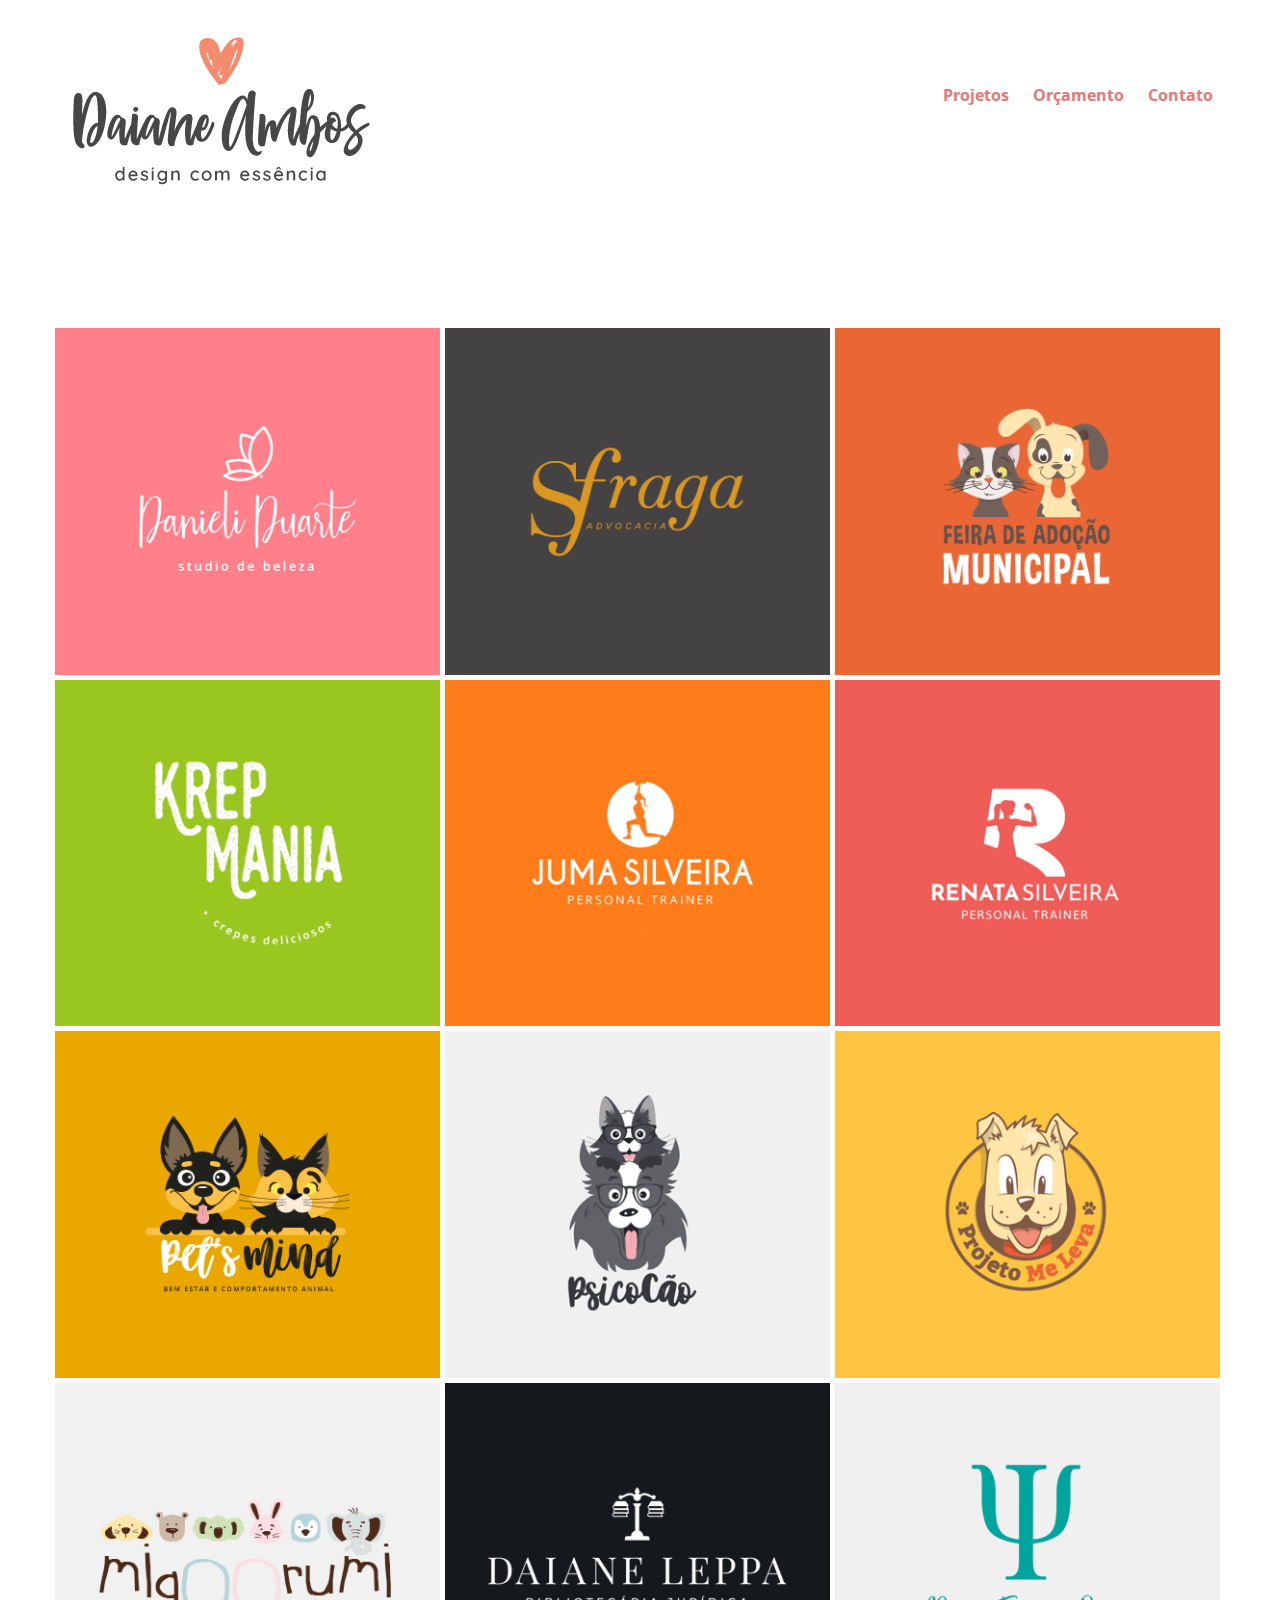
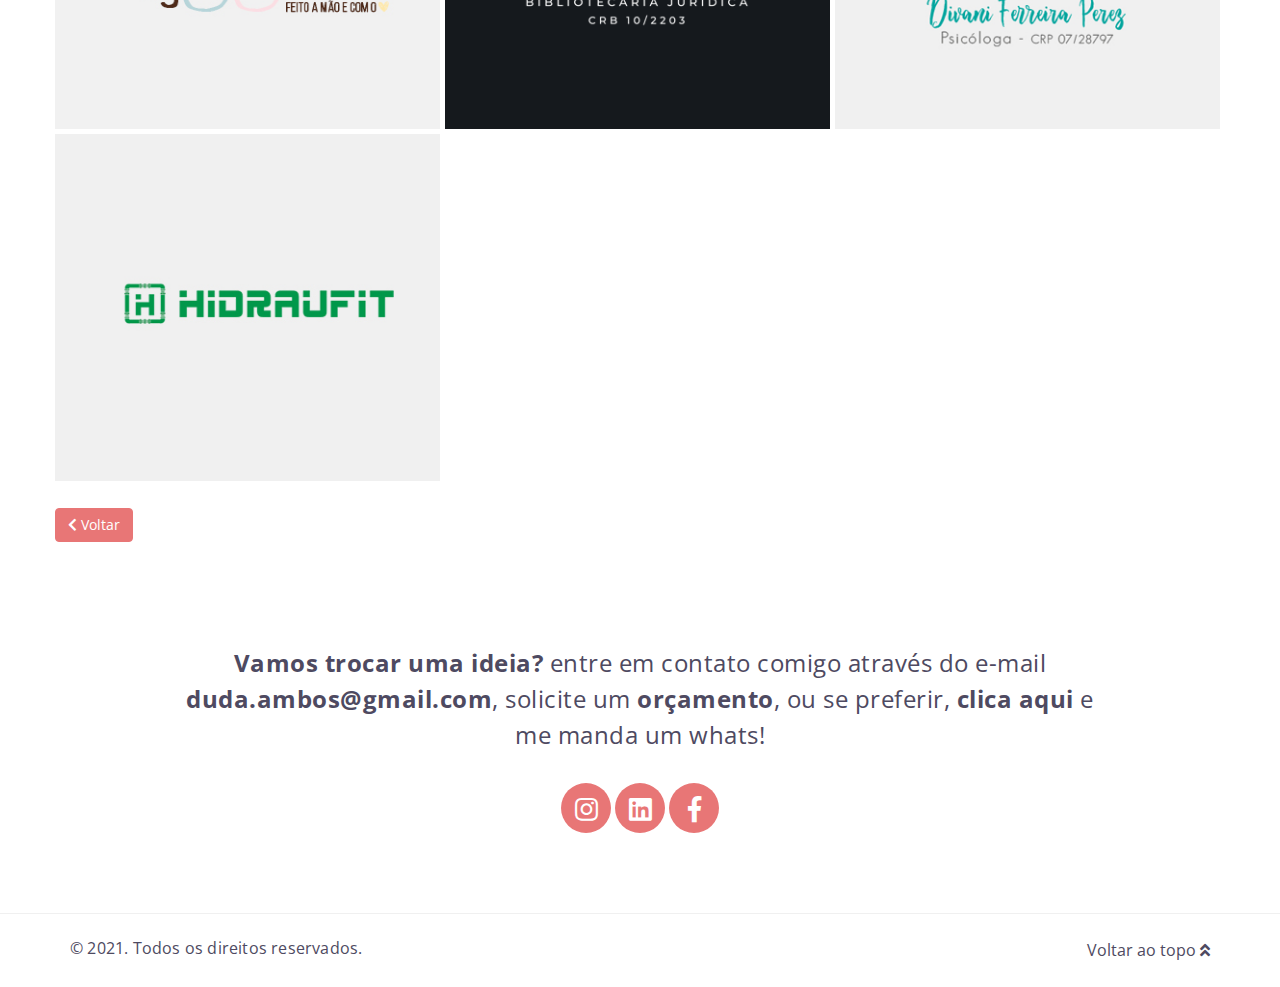
==== commit 70b41ed3: "alteração do ano" ====
--- a/projetos.html
+++ b/projetos.html
@@ -303,7 +303,7 @@
 				<div class="row">
 					<div class="col-md-6 col-sm-6">
 						<div class="footer-copyright">
-							<p>© 2019. Todos os direitos reservados.</p>
+							<p>© 2021. Todos os direitos reservados.</p>
 						</div>                         
 					</div>
 					<div class="col-md-6 col-sm-6">
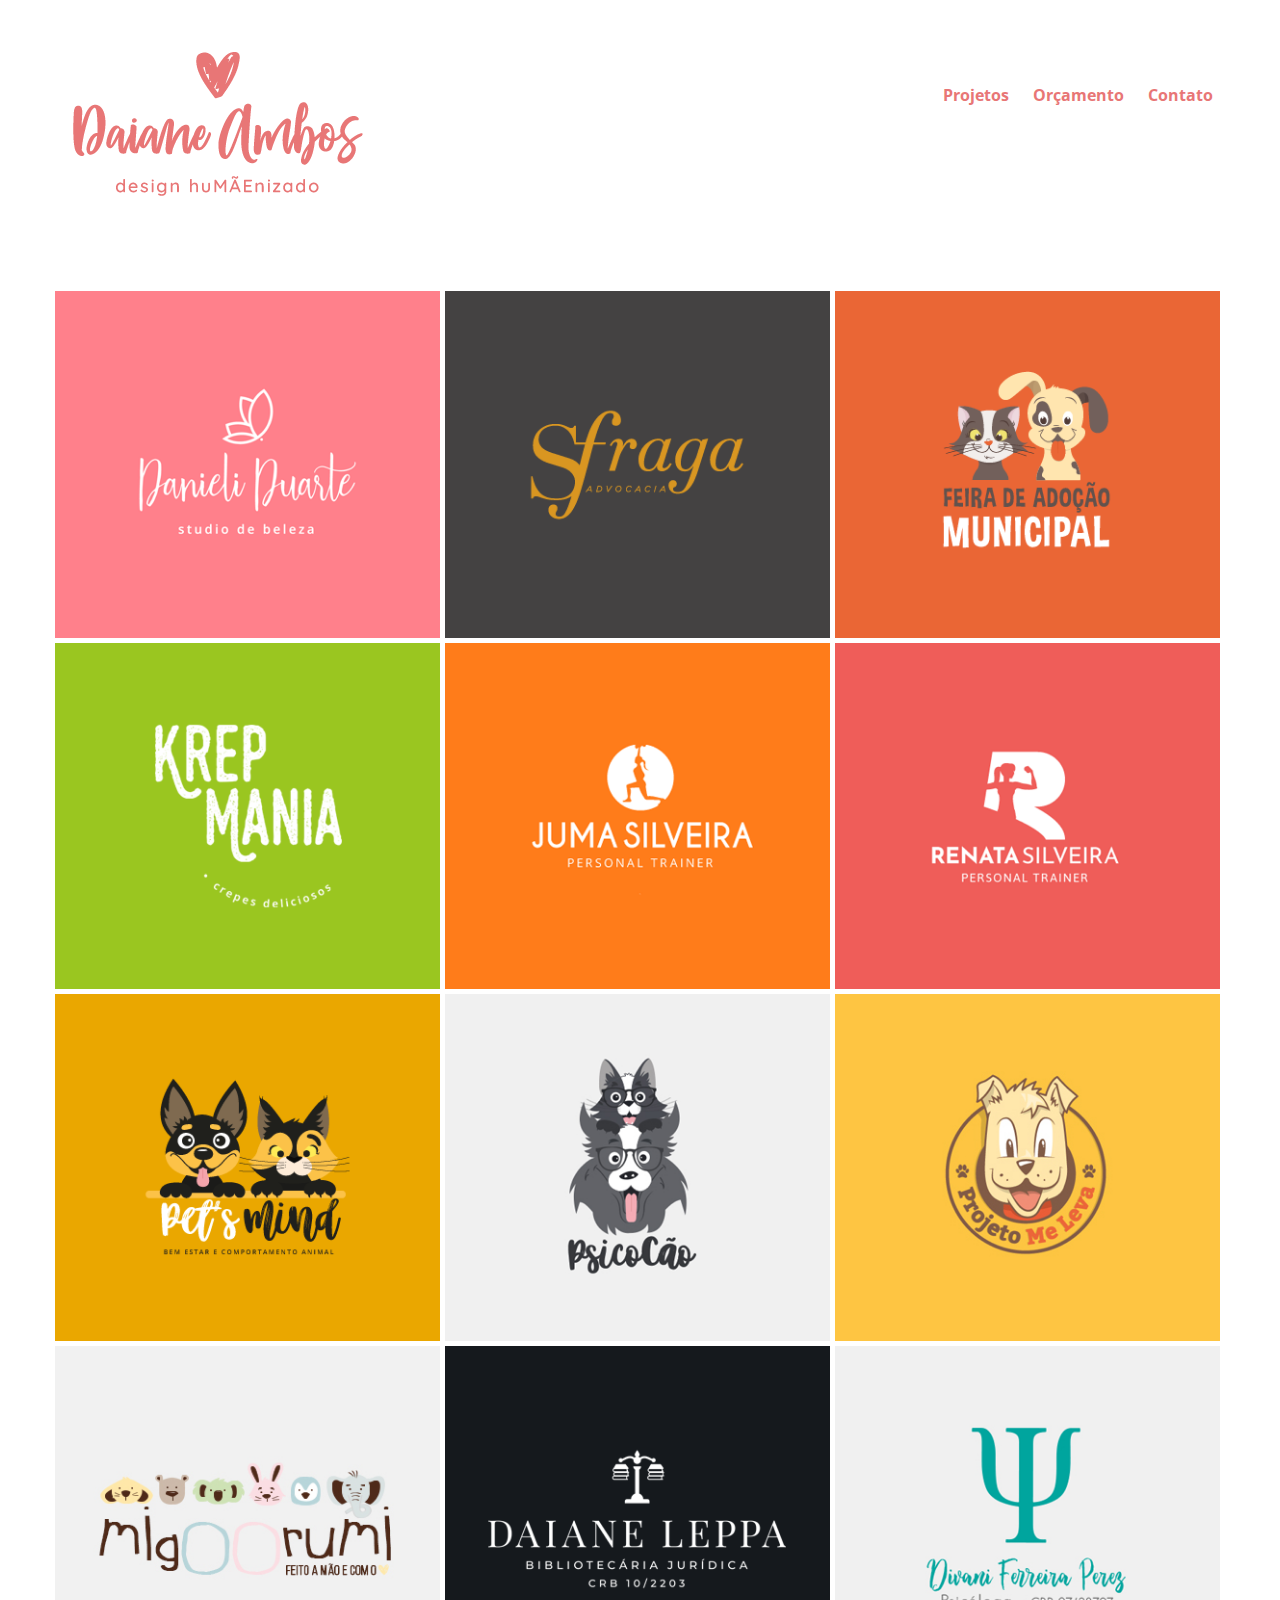
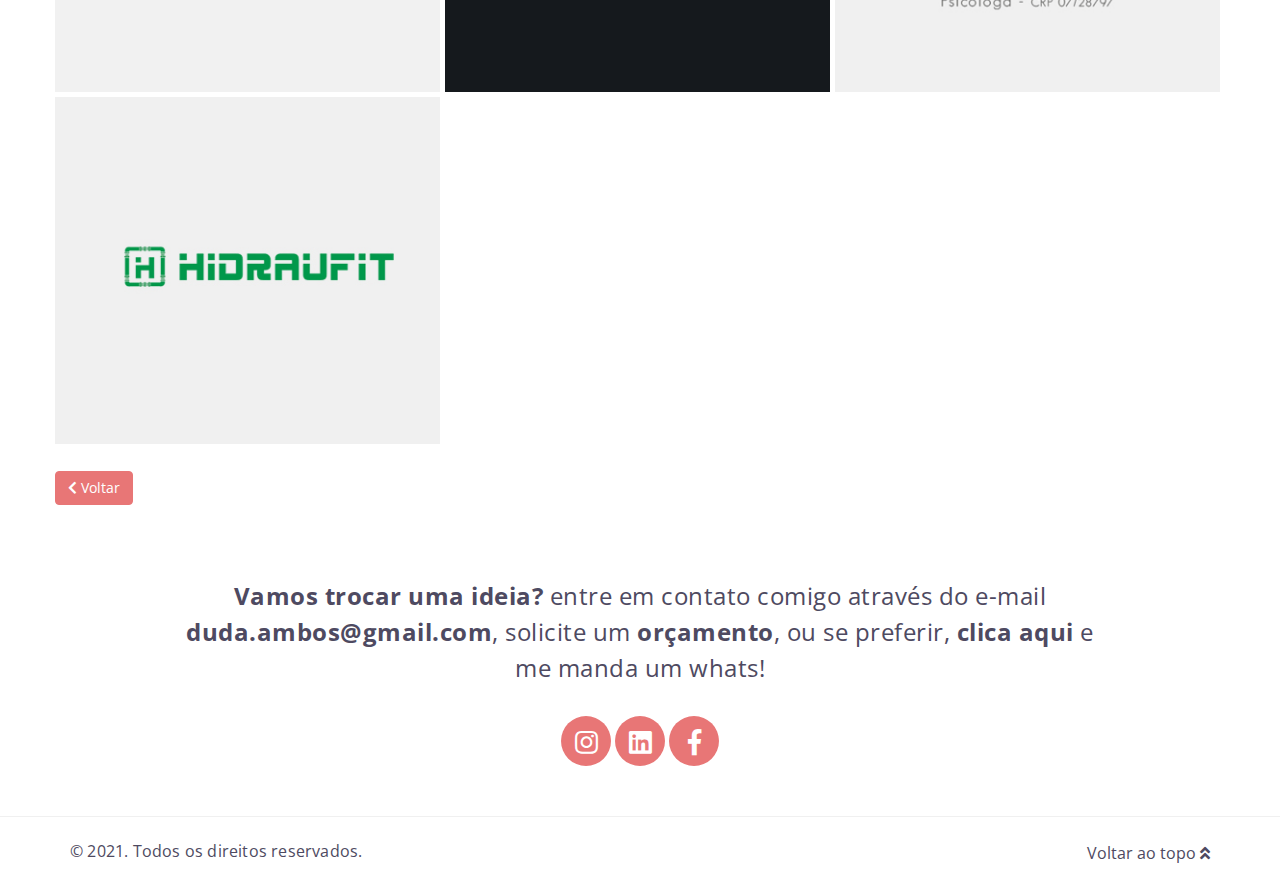
==== commit d29990a4: "Update projetos.html" ====
--- a/projetos.html
+++ b/projetos.html
@@ -38,7 +38,7 @@
 			<nav class="toggle">
 				<ul>
 					<li><a class="page-scroll" href="#projetos" title="Projetos">Projetos</a></li>
-					<li><a href="https://forms.gle/msjVdm7cSQepqKCdA" title="Orçamento" target="_blank">Orçamento</a></li>
+					<li><a href="https://forms.gle/1wxQX29wUydPwv1x7" title="Orçamento" target="_blank">Orçamento</a></li>
 					<li><a class="page-scroll" href="#contato" title="Contato">Contato</a></li>
 				</ul>
 			</nav>
@@ -61,7 +61,7 @@
 					<div class="collapse navbar-collapse">
 						<ul class="nav navbar-nav navbar-right">
 							<li><a class="page-scroll" href="#projetos" title="Projetos">Projetos</a></li>
-							<li><a href="https://forms.gle/msjVdm7cSQepqKCdA" title="Orçamento" target="_blank">Orçamento</a></li>
+							<li><a href="https://forms.gle/1wxQX29wUydPwv1x7" title="Orçamento" target="_blank">Orçamento</a></li>
 							<li><a class="page-scroll" href="#contato" title="Contato">Contato</a></li>						
 						</ul>
 					</div>				
--- a/assets/css/style.css
+++ b/assets/css/style.css
@@ -41,7 +41,7 @@
 }
 
 a:hover, a:active, a:focus {
-	color: #E87676;
+	color: #e87676;
 	outline: none;
 }
 
@@ -62,7 +62,7 @@
 }
 
 h2 {
-	color: #888b8d;
+	color: #4e4a61;
 	font-size: 30px;
 	line-height: 46px;
 	margin-top: 0;
@@ -122,7 +122,7 @@
 	border-radius: 50%;
 	-webkit-border-radius: 50%;
 	-ms-border-radius: 50%;
-	color: #888b8d;
+	color: #4e4a61;
 	font-size: 30px;
 	padding: 25px;
 	margin: 20px 0;
@@ -131,8 +131,8 @@
 /* Button */
 
 .btn-primary {
-	background-color: #E87676;
-	border: 1px solid #E87676;
+	background-color: #e87676;
+	border: 1px solid #e87676;
 }
 
 
@@ -344,7 +344,7 @@
 	height: 15px;
 	padding: 0;
 	margin: 1.1em .5em;
-	background: #888b8d;
+	background: #4e4a61;
 	float: left;
 	overflow: hidden;
 }
@@ -361,7 +361,7 @@
 }
 
 .navbar-default .navbar-nav > li a:hover {
-	color: #888b8d !important;
+	color: #4e4a61 !important;
 }
 
 .navbar-default .navbar-nav > li > a:hover,
@@ -420,8 +420,8 @@
 /* projetos */
 
 #projetos {
-	margin-top: 60px;
-	margin-bottom: 60px;
+	margin-top: 10px;
+	margin-bottom: 10px;
 }
 
 #projetos [class*="col-"] {
@@ -492,8 +492,8 @@
 
 /* Contato */
 #contato {
-	margin-top: 60px;
-	margin-bottom: 60px;  
+	margin-top: 30px;
+	margin-bottom: 30px;  
 }
 
 /* Social buttons */
